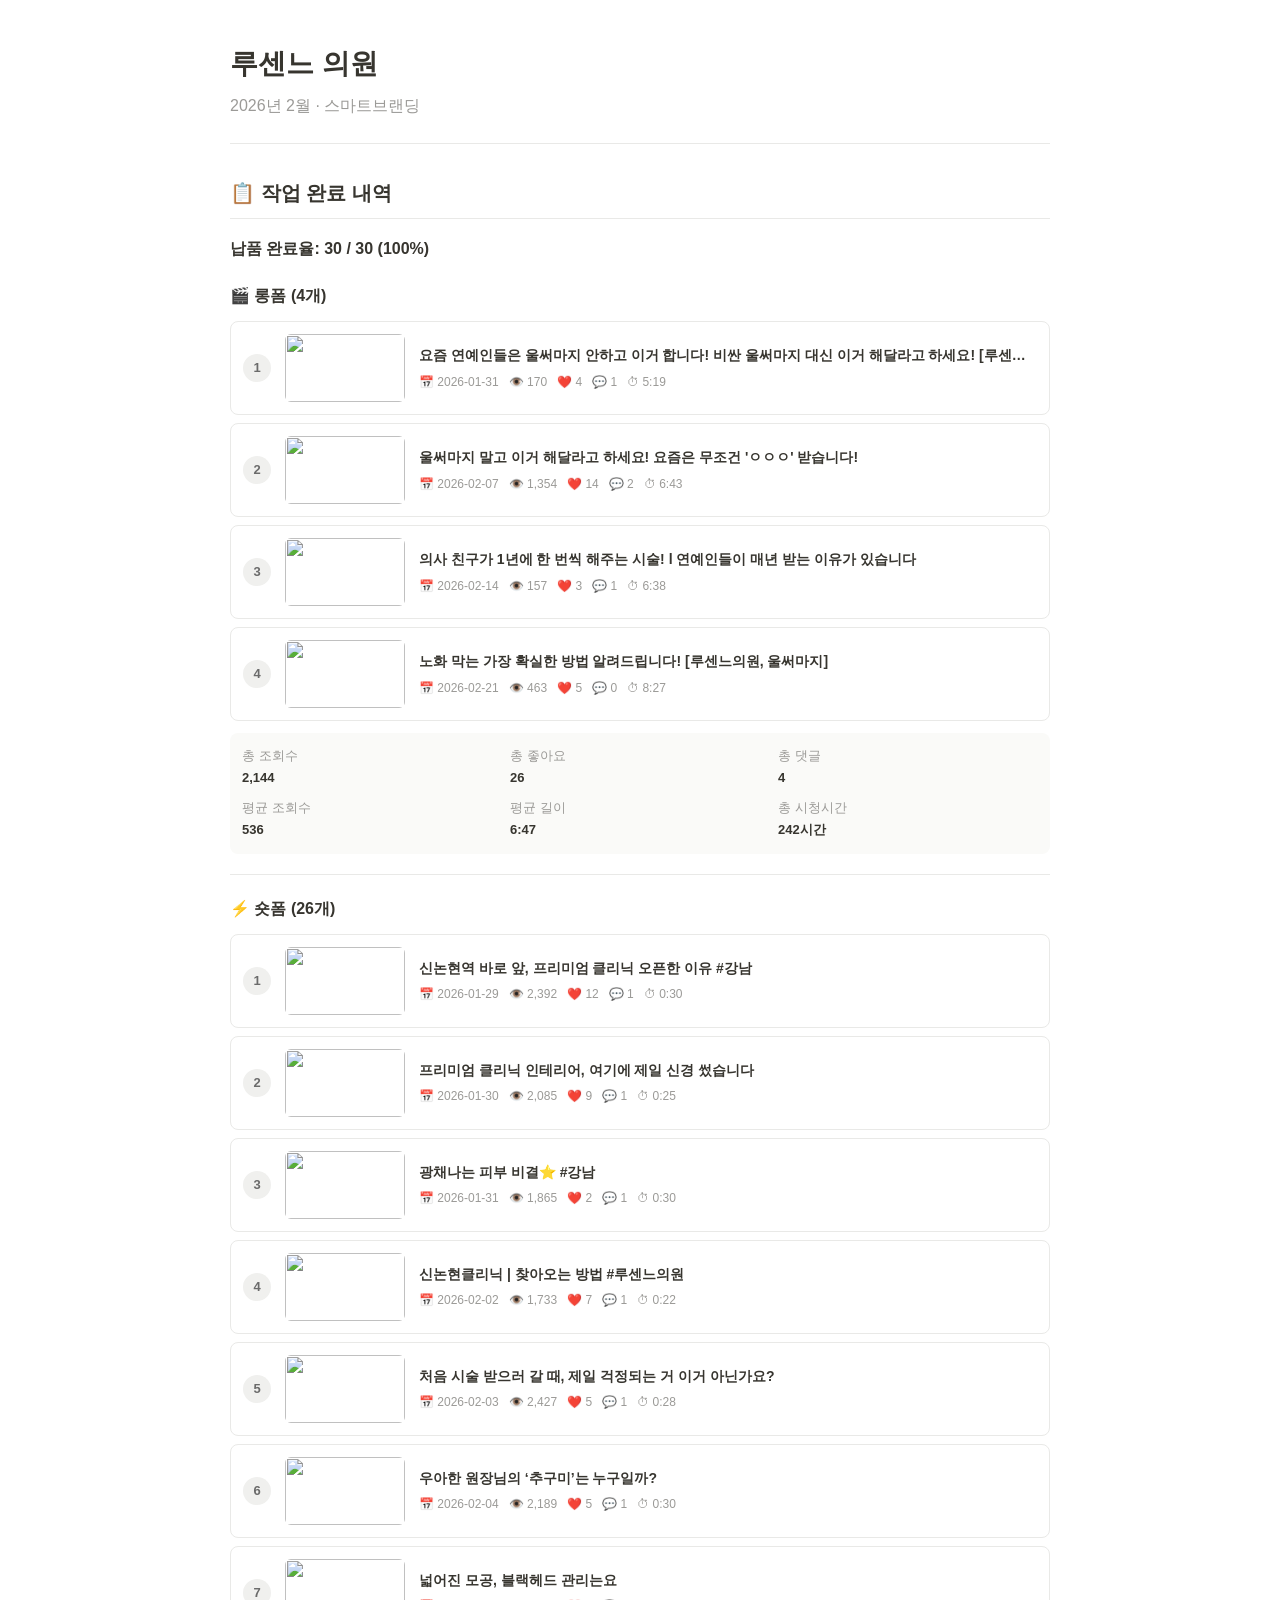
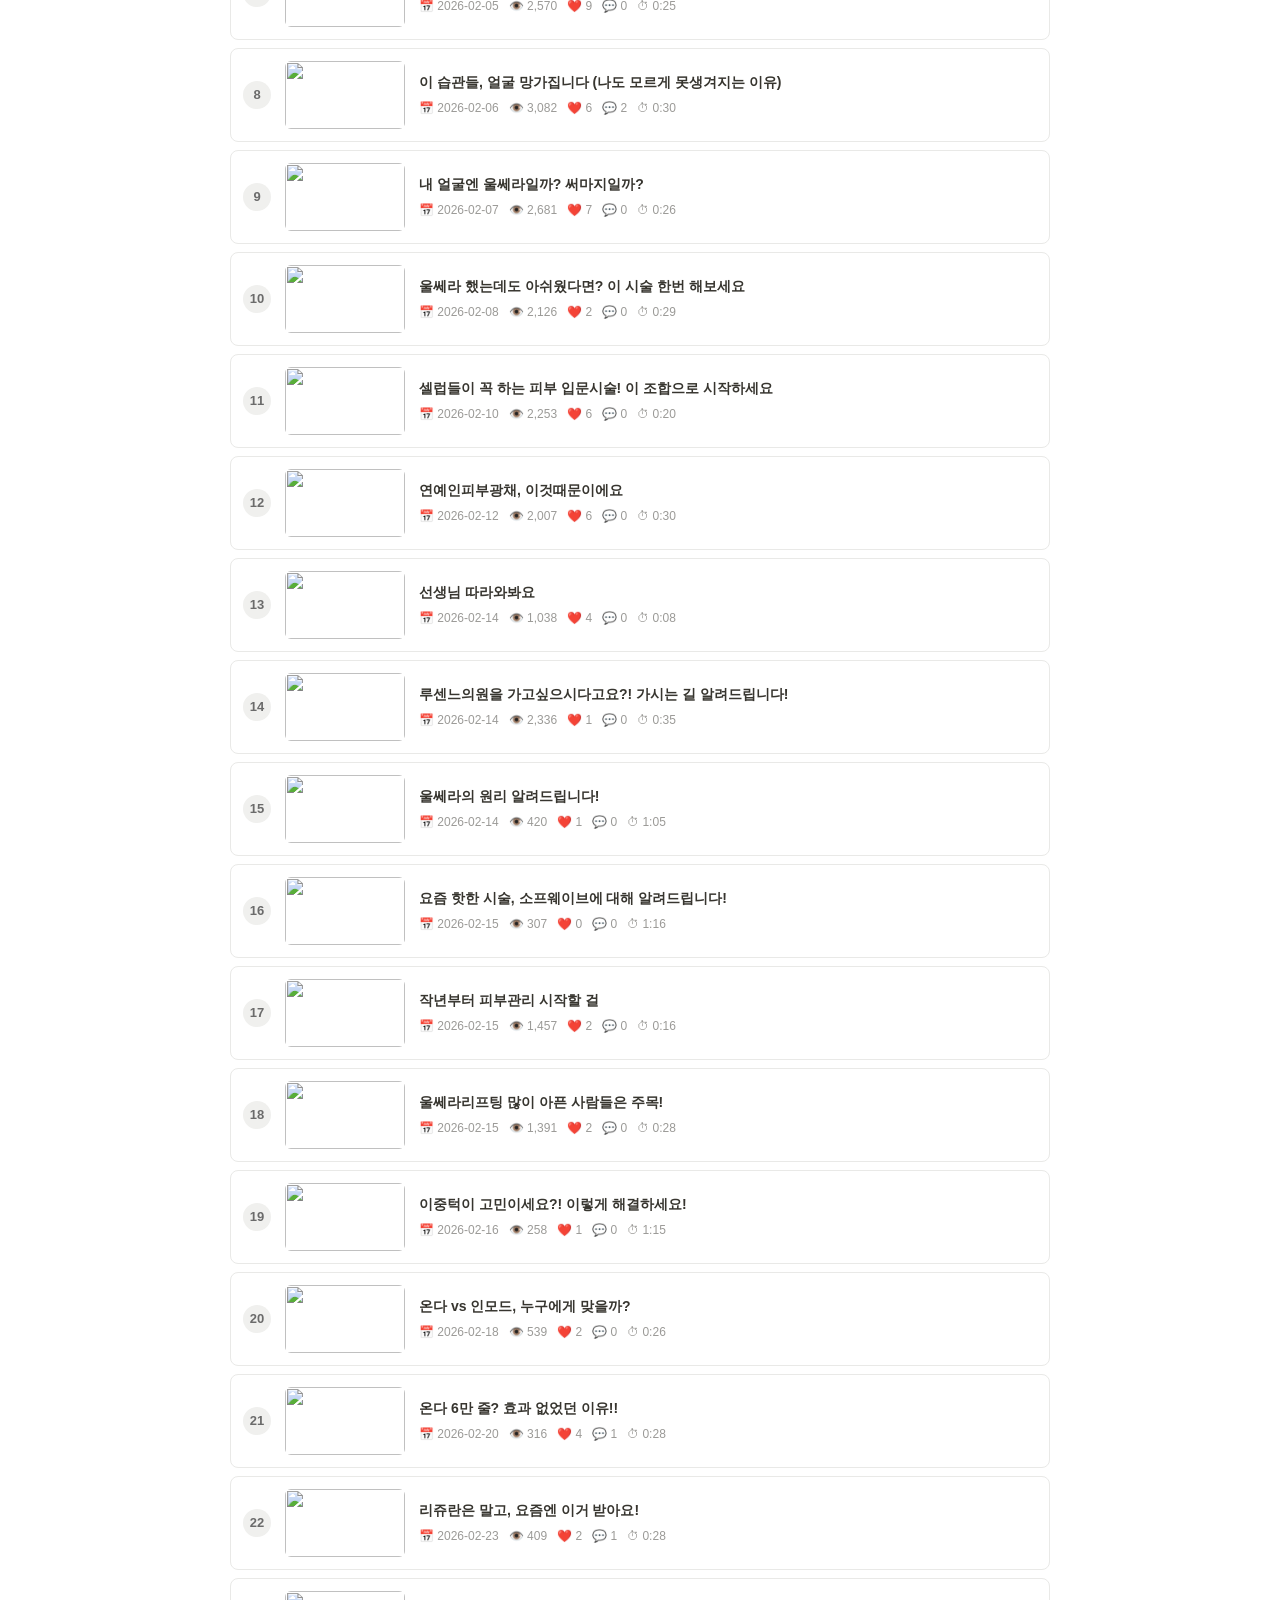
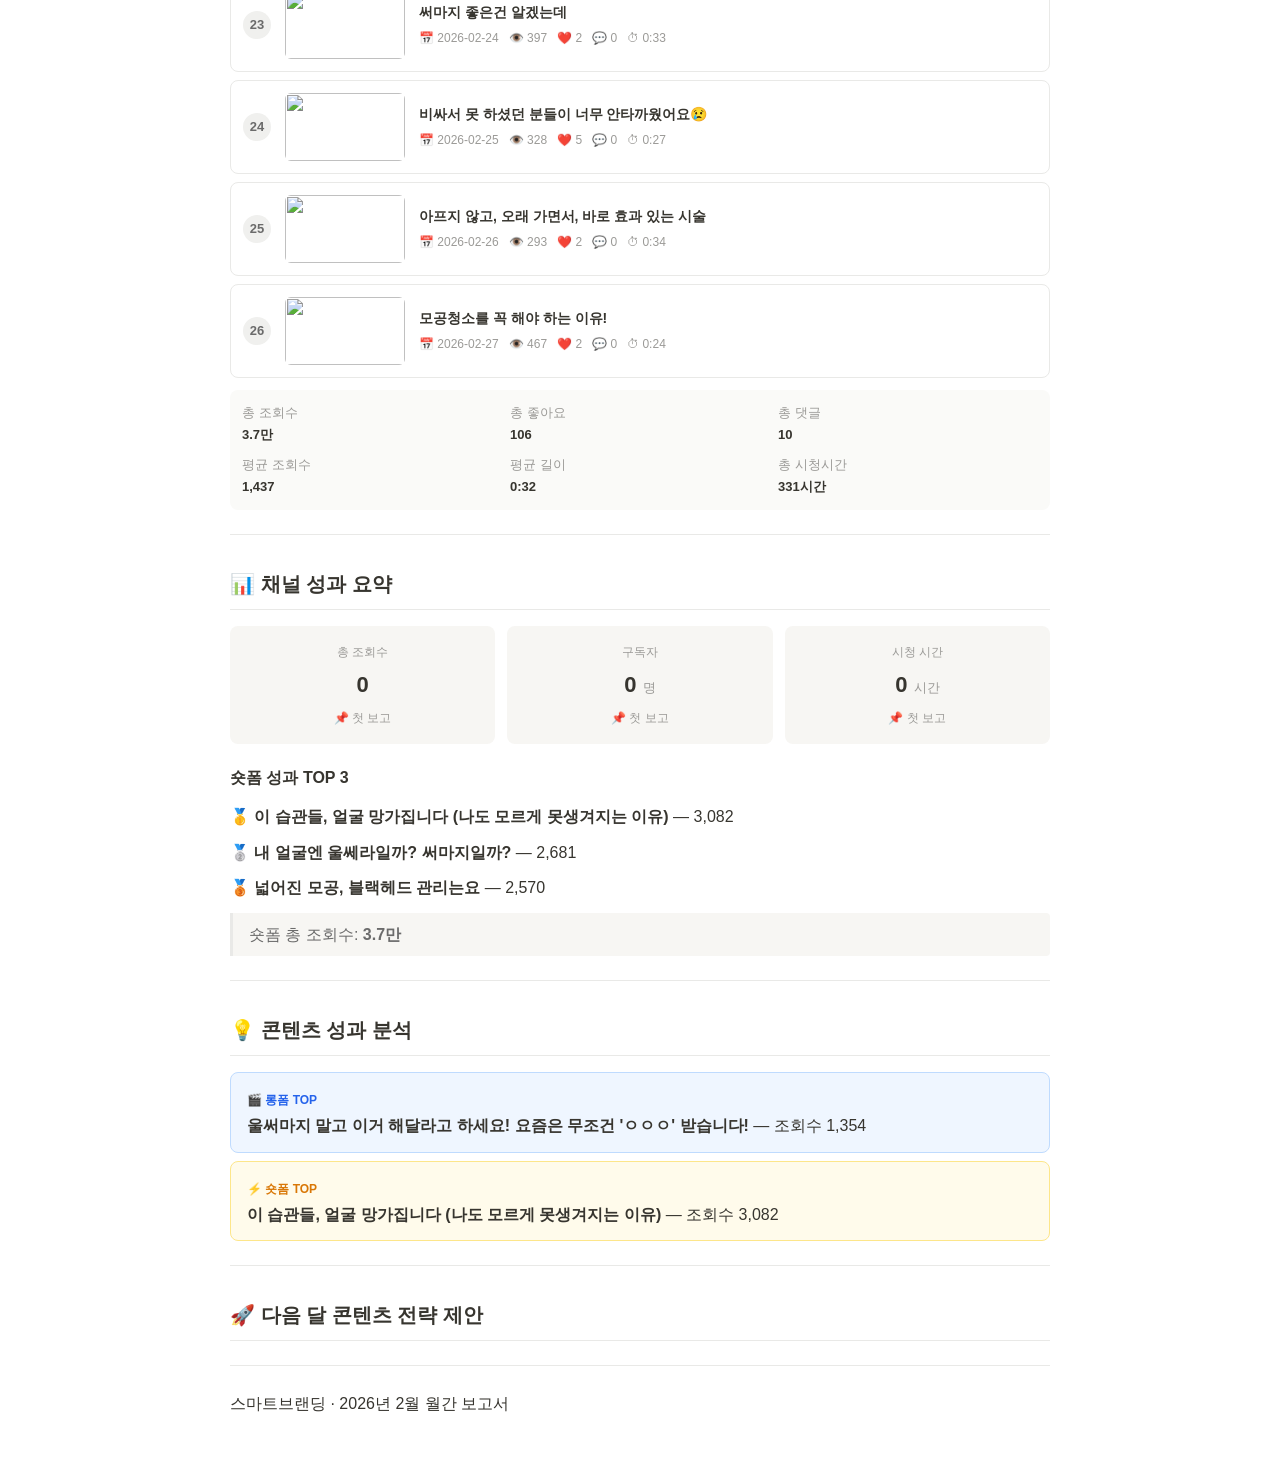
==== 루센느 의원_2026년2월_보고서.html @ c6484d29 "Add files via upload" ====
<!DOCTYPE html>
<html lang="ko">
<head>
<meta charset="UTF-8">
<meta name="viewport" content="width=device-width, initial-scale=1.0">
<title>루센느 의원 2026년 2월 월간 보고서</title>
<style>
  * { margin: 0; padding: 0; box-sizing: border-box; }
  body {
    font-family: -apple-system, BlinkMacSystemFont, 'Segoe UI', 'Apple SD Gothic Neo', 'Noto Sans KR', sans-serif;
    background: #ffffff; color: #37352f; line-height: 1.7; padding: 40px 20px;
  }
  .report-container { max-width: 820px; margin: 0 auto; }
  h1 { font-size: 28px; font-weight: 700; margin-bottom: 4px; }
  h2 { font-size: 20px; font-weight: 700; margin: 32px 0 16px; padding-bottom: 8px; border-bottom: 1px solid #e9e9e7; }
  h3 { font-size: 16px; font-weight: 600; margin: 20px 0 12px; }
  hr { border: none; border-top: 1px solid #e9e9e7; margin: 24px 0; }
  p { margin-bottom: 8px; }
  blockquote { border-left: 3px solid #e9e9e7; padding: 8px 16px; margin: 12px 0; color: #6b6b6b; background: #f7f6f3; border-radius: 0 4px 4px 0; }
  table { width: 100%; border-collapse: collapse; margin: 12px 0; font-size: 14px; }
  th { background: #f7f6f3; font-weight: 600; text-align: left; padding: 10px 12px; border-bottom: 2px solid #e9e9e7; }
  td { padding: 10px 12px; border-bottom: 1px solid #e9e9e7; }
  a { color: #2563eb; text-decoration: none; }
  a:hover { text-decoration: underline; }

  /* 영상 카드 */
  .pv-video-item {
    display: flex; align-items: center; gap: 14px;
    padding: 12px; margin-bottom: 8px;
    border: 1px solid #e9e9e7; border-radius: 8px; background: #fff;
  }
  .pv-video-rank {
    width: 28px; height: 28px; border-radius: 50%; background: #f0f0ee;
    display: flex; align-items: center; justify-content: center;
    font-size: 13px; font-weight: 700; color: #6b6b6b; flex-shrink: 0;
  }
  .pv-video-thumb {
    width: 120px; height: 68px; object-fit: cover; border-radius: 6px; flex-shrink: 0;
  }
  .pv-video-info { flex: 1; min-width: 0; }
  .pv-video-title { font-weight: 600; font-size: 14px; margin-bottom: 4px; overflow: hidden; text-overflow: ellipsis; white-space: nowrap; }
  .pv-video-meta { font-size: 12px; color: #9b9a97; display: flex; gap: 10px; flex-wrap: wrap; }

  /* 성과 카드 */
  .pv-stat-grid { display: grid; grid-template-columns: repeat(3, 1fr); gap: 12px; margin: 16px 0; }
  .pv-stat-card { background: #f7f6f3; border-radius: 8px; padding: 16px; text-align: center; }
  .pv-stat-label { font-size: 12px; color: #9b9a97; margin-bottom: 4px; }
  .pv-stat-value { font-size: 22px; font-weight: 700; }
  .pv-stat-growth { font-size: 12px; margin-top: 4px; }
  .pv-stat-growth.up { color: #2e7d32; }
  .pv-stat-growth.down { color: #c62828; }

  /* 요약 그리드 */
  .pv-summary-grid { display: grid; grid-template-columns: repeat(3, 1fr); gap: 8px; margin: 12px 0; }
  .pv-summary-item { background: #f7f6f3; border-radius: 6px; padding: 10px; text-align: center; }
  .pv-summary-label { font-size: 11px; color: #9b9a97; }
  .pv-summary-value { font-size: 16px; font-weight: 700; }

  /* 전략 */
  .strategy-item { padding: 8px 12px; margin-bottom: 6px; background: #f7f6f3; border-radius: 6px; font-size: 14px; }
  .strategy-item strong { color: #2563eb; }

  /* 프린트 최적화 */
  @media print {
    body { padding: 20px; }
    .pv-video-item { break-inside: avoid; }
  }
</style>
</head>
<body>
<div class="report-container">
<h1>루센느 의원</h1><p style="color:#9b9a97;">2026년 2월 · 스마트브랜딩</p><hr><h2>📋 작업 완료 내역</h2><p><strong>납품 완료율: 30 / 30 (100%)</strong></p><div class="pv-progress"><div class="pv-progress-fill" style="width:100%;background:#16a34a"></div></div><h3>🎬 롱폼 (4개)</h3><div class="pv-video-item">
    <div class="pv-video-rank">1</div>
    <img class="pv-video-thumb" src="https://i.ytimg.com/vi/vhJ2TycPRRk/mqdefault.jpg" alt="">
    <div class="pv-video-info">
      <div class="pv-video-title"><a href="https://www.youtube.com/watch?v=vhJ2TycPRRk" target="_blank" style="color:inherit;text-decoration:none;">요즘 연예인들은 울써마지 안하고 이거 합니다! 비싼 울써마지 대신 이거 해달라고 하세요! [루센느의원, 이민주 원장]</a></div>
      <div class="pv-video-meta">
        <span>📅 2026-01-31</span><span>👁️ 170</span>
        <span>❤️ 4</span><span>💬 1</span>
        <span>⏱ 5:19</span>
      </div>
    </div>
  </div><div class="pv-video-item">
    <div class="pv-video-rank">2</div>
    <img class="pv-video-thumb" src="https://i.ytimg.com/vi/79fFwFXF8uE/mqdefault.jpg" alt="">
    <div class="pv-video-info">
      <div class="pv-video-title"><a href="https://www.youtube.com/watch?v=79fFwFXF8uE" target="_blank" style="color:inherit;text-decoration:none;">울써마지 말고 이거 해달라고 하세요! 요즘은 무조건 'ㅇㅇㅇ' 받습니다!</a></div>
      <div class="pv-video-meta">
        <span>📅 2026-02-07</span><span>👁️ 1,354</span>
        <span>❤️ 14</span><span>💬 2</span>
        <span>⏱ 6:43</span>
      </div>
    </div>
  </div><div class="pv-video-item">
    <div class="pv-video-rank">3</div>
    <img class="pv-video-thumb" src="https://i.ytimg.com/vi/bGxHxV7NIz0/mqdefault.jpg" alt="">
    <div class="pv-video-info">
      <div class="pv-video-title"><a href="https://www.youtube.com/watch?v=bGxHxV7NIz0" target="_blank" style="color:inherit;text-decoration:none;">의사 친구가 1년에 한 번씩 해주는 시술! l 연예인들이 매년 받는 이유가 있습니다</a></div>
      <div class="pv-video-meta">
        <span>📅 2026-02-14</span><span>👁️ 157</span>
        <span>❤️ 3</span><span>💬 1</span>
        <span>⏱ 6:38</span>
      </div>
    </div>
  </div><div class="pv-video-item">
    <div class="pv-video-rank">4</div>
    <img class="pv-video-thumb" src="https://i.ytimg.com/vi/RYScxjeQ_CE/mqdefault.jpg" alt="">
    <div class="pv-video-info">
      <div class="pv-video-title"><a href="https://www.youtube.com/watch?v=RYScxjeQ_CE" target="_blank" style="color:inherit;text-decoration:none;">노화 막는 가장 확실한 방법 알려드립니다! [루센느의원, 울써마지]</a></div>
      <div class="pv-video-meta">
        <span>📅 2026-02-21</span><span>👁️ 463</span>
        <span>❤️ 5</span><span>💬 0</span>
        <span>⏱ 8:27</span>
      </div>
    </div>
  </div><div style="display:grid;grid-template-columns:repeat(3,1fr);gap:8px;padding:12px;background:#fafaf8;border-radius:8px;margin:12px 0;font-size:13px;">
    <div><span style="color:#9b9a97;">총 조회수</span><br><strong>2,144</strong></div>
    <div><span style="color:#9b9a97;">총 좋아요</span><br><strong>26</strong></div>
    <div><span style="color:#9b9a97;">총 댓글</span><br><strong>4</strong></div>
    <div><span style="color:#9b9a97;">평균 조회수</span><br><strong>536</strong></div>
    <div><span style="color:#9b9a97;">평균 길이</span><br><strong>6:47</strong></div>
    <div><span style="color:#9b9a97;">총 시청시간</span><br><strong>242시간</strong></div>
  </div><hr style="margin:20px 0;"><h3>⚡ 숏폼 (26개)</h3><div class="pv-video-item">
    <div class="pv-video-rank">1</div>
    <img class="pv-video-thumb" src="https://i.ytimg.com/vi/4iXlqmHc7hA/mqdefault.jpg" alt="">
    <div class="pv-video-info">
      <div class="pv-video-title"><a href="https://www.youtube.com/watch?v=4iXlqmHc7hA" target="_blank" style="color:inherit;text-decoration:none;">신논현역 바로 앞, 프리미엄 클리닉 오픈한 이유 #강남</a></div>
      <div class="pv-video-meta">
        <span>📅 2026-01-29</span><span>👁️ 2,392</span>
        <span>❤️ 12</span><span>💬 1</span>
        <span>⏱ 0:30</span>
      </div>
    </div>
  </div><div class="pv-video-item">
    <div class="pv-video-rank">2</div>
    <img class="pv-video-thumb" src="https://i.ytimg.com/vi/A0bLLgFRDnA/mqdefault.jpg" alt="">
    <div class="pv-video-info">
      <div class="pv-video-title"><a href="https://www.youtube.com/watch?v=A0bLLgFRDnA" target="_blank" style="color:inherit;text-decoration:none;">프리미엄 클리닉 인테리어, 여기에 제일 신경 썼습니다</a></div>
      <div class="pv-video-meta">
        <span>📅 2026-01-30</span><span>👁️ 2,085</span>
        <span>❤️ 9</span><span>💬 1</span>
        <span>⏱ 0:25</span>
      </div>
    </div>
  </div><div class="pv-video-item">
    <div class="pv-video-rank">3</div>
    <img class="pv-video-thumb" src="https://i.ytimg.com/vi/35_1XJzDa2E/mqdefault.jpg" alt="">
    <div class="pv-video-info">
      <div class="pv-video-title"><a href="https://www.youtube.com/watch?v=35_1XJzDa2E" target="_blank" style="color:inherit;text-decoration:none;">광채나는 피부 비결⭐️ #강남</a></div>
      <div class="pv-video-meta">
        <span>📅 2026-01-31</span><span>👁️ 1,865</span>
        <span>❤️ 2</span><span>💬 1</span>
        <span>⏱ 0:30</span>
      </div>
    </div>
  </div><div class="pv-video-item">
    <div class="pv-video-rank">4</div>
    <img class="pv-video-thumb" src="https://i.ytimg.com/vi/nCWwAjxELpc/mqdefault.jpg" alt="">
    <div class="pv-video-info">
      <div class="pv-video-title"><a href="https://www.youtube.com/watch?v=nCWwAjxELpc" target="_blank" style="color:inherit;text-decoration:none;">신논현클리닉 | 찾아오는 방법 #루센느의원</a></div>
      <div class="pv-video-meta">
        <span>📅 2026-02-02</span><span>👁️ 1,733</span>
        <span>❤️ 7</span><span>💬 1</span>
        <span>⏱ 0:22</span>
      </div>
    </div>
  </div><div class="pv-video-item">
    <div class="pv-video-rank">5</div>
    <img class="pv-video-thumb" src="https://i.ytimg.com/vi/t-9pOAPef1o/mqdefault.jpg" alt="">
    <div class="pv-video-info">
      <div class="pv-video-title"><a href="https://www.youtube.com/watch?v=t-9pOAPef1o" target="_blank" style="color:inherit;text-decoration:none;">처음 시술 받으러 갈 때, 제일 걱정되는 거 이거 아닌가요?</a></div>
      <div class="pv-video-meta">
        <span>📅 2026-02-03</span><span>👁️ 2,427</span>
        <span>❤️ 5</span><span>💬 1</span>
        <span>⏱ 0:28</span>
      </div>
    </div>
  </div><div class="pv-video-item">
    <div class="pv-video-rank">6</div>
    <img class="pv-video-thumb" src="https://i.ytimg.com/vi/O5S_viqYqbA/mqdefault.jpg" alt="">
    <div class="pv-video-info">
      <div class="pv-video-title"><a href="https://www.youtube.com/watch?v=O5S_viqYqbA" target="_blank" style="color:inherit;text-decoration:none;">우아한 원장님의 ‘추구미’는 누구일까?</a></div>
      <div class="pv-video-meta">
        <span>📅 2026-02-04</span><span>👁️ 2,189</span>
        <span>❤️ 5</span><span>💬 1</span>
        <span>⏱ 0:30</span>
      </div>
    </div>
  </div><div class="pv-video-item">
    <div class="pv-video-rank">7</div>
    <img class="pv-video-thumb" src="https://i.ytimg.com/vi/imcNQRhpx6o/mqdefault.jpg" alt="">
    <div class="pv-video-info">
      <div class="pv-video-title"><a href="https://www.youtube.com/watch?v=imcNQRhpx6o" target="_blank" style="color:inherit;text-decoration:none;">넓어진 모공, 블랙헤드 관리는요</a></div>
      <div class="pv-video-meta">
        <span>📅 2026-02-05</span><span>👁️ 2,570</span>
        <span>❤️ 9</span><span>💬 0</span>
        <span>⏱ 0:25</span>
      </div>
    </div>
  </div><div class="pv-video-item">
    <div class="pv-video-rank">8</div>
    <img class="pv-video-thumb" src="https://i.ytimg.com/vi/Y-Xv1FKAfz0/mqdefault.jpg" alt="">
    <div class="pv-video-info">
      <div class="pv-video-title"><a href="https://www.youtube.com/watch?v=Y-Xv1FKAfz0" target="_blank" style="color:inherit;text-decoration:none;">이 습관들, 얼굴 망가집니다 (나도 모르게 못생겨지는 이유)</a></div>
      <div class="pv-video-meta">
        <span>📅 2026-02-06</span><span>👁️ 3,082</span>
        <span>❤️ 6</span><span>💬 2</span>
        <span>⏱ 0:30</span>
      </div>
    </div>
  </div><div class="pv-video-item">
    <div class="pv-video-rank">9</div>
    <img class="pv-video-thumb" src="https://i.ytimg.com/vi/QYSyCF1SJ8A/mqdefault.jpg" alt="">
    <div class="pv-video-info">
      <div class="pv-video-title"><a href="https://www.youtube.com/watch?v=QYSyCF1SJ8A" target="_blank" style="color:inherit;text-decoration:none;">내 얼굴엔 울쎄라일까? 써마지일까?</a></div>
      <div class="pv-video-meta">
        <span>📅 2026-02-07</span><span>👁️ 2,681</span>
        <span>❤️ 7</span><span>💬 0</span>
        <span>⏱ 0:26</span>
      </div>
    </div>
  </div><div class="pv-video-item">
    <div class="pv-video-rank">10</div>
    <img class="pv-video-thumb" src="https://i.ytimg.com/vi/oCo-wfVFJXE/mqdefault.jpg" alt="">
    <div class="pv-video-info">
      <div class="pv-video-title"><a href="https://www.youtube.com/watch?v=oCo-wfVFJXE" target="_blank" style="color:inherit;text-decoration:none;">울쎄라 했는데도 아쉬웠다면? 이 시술 한번 해보세요</a></div>
      <div class="pv-video-meta">
        <span>📅 2026-02-08</span><span>👁️ 2,126</span>
        <span>❤️ 2</span><span>💬 0</span>
        <span>⏱ 0:29</span>
      </div>
    </div>
  </div><div class="pv-video-item">
    <div class="pv-video-rank">11</div>
    <img class="pv-video-thumb" src="https://i.ytimg.com/vi/lJrngkNCn34/mqdefault.jpg" alt="">
    <div class="pv-video-info">
      <div class="pv-video-title"><a href="https://www.youtube.com/watch?v=lJrngkNCn34" target="_blank" style="color:inherit;text-decoration:none;">셀럽들이 꼭 하는 피부 입문시술! 이 조합으로 시작하세요</a></div>
      <div class="pv-video-meta">
        <span>📅 2026-02-10</span><span>👁️ 2,253</span>
        <span>❤️ 6</span><span>💬 0</span>
        <span>⏱ 0:20</span>
      </div>
    </div>
  </div><div class="pv-video-item">
    <div class="pv-video-rank">12</div>
    <img class="pv-video-thumb" src="https://i.ytimg.com/vi/dDayGOT9TXs/mqdefault.jpg" alt="">
    <div class="pv-video-info">
      <div class="pv-video-title"><a href="https://www.youtube.com/watch?v=dDayGOT9TXs" target="_blank" style="color:inherit;text-decoration:none;">연예인피부광채, 이것때문이에요</a></div>
      <div class="pv-video-meta">
        <span>📅 2026-02-12</span><span>👁️ 2,007</span>
        <span>❤️ 6</span><span>💬 0</span>
        <span>⏱ 0:30</span>
      </div>
    </div>
  </div><div class="pv-video-item">
    <div class="pv-video-rank">13</div>
    <img class="pv-video-thumb" src="https://i.ytimg.com/vi/qjRLhlbxlcg/mqdefault.jpg" alt="">
    <div class="pv-video-info">
      <div class="pv-video-title"><a href="https://www.youtube.com/watch?v=qjRLhlbxlcg" target="_blank" style="color:inherit;text-decoration:none;">선생님 따라와봐요</a></div>
      <div class="pv-video-meta">
        <span>📅 2026-02-14</span><span>👁️ 1,038</span>
        <span>❤️ 4</span><span>💬 0</span>
        <span>⏱ 0:08</span>
      </div>
    </div>
  </div><div class="pv-video-item">
    <div class="pv-video-rank">14</div>
    <img class="pv-video-thumb" src="https://i.ytimg.com/vi/0kdrliH18eQ/mqdefault.jpg" alt="">
    <div class="pv-video-info">
      <div class="pv-video-title"><a href="https://www.youtube.com/watch?v=0kdrliH18eQ" target="_blank" style="color:inherit;text-decoration:none;">루센느의원을 가고싶으시다고요?! 가시는 길 알려드립니다!</a></div>
      <div class="pv-video-meta">
        <span>📅 2026-02-14</span><span>👁️ 2,336</span>
        <span>❤️ 1</span><span>💬 0</span>
        <span>⏱ 0:35</span>
      </div>
    </div>
  </div><div class="pv-video-item">
    <div class="pv-video-rank">15</div>
    <img class="pv-video-thumb" src="https://i.ytimg.com/vi/DrkrEKfQVos/mqdefault.jpg" alt="">
    <div class="pv-video-info">
      <div class="pv-video-title"><a href="https://www.youtube.com/watch?v=DrkrEKfQVos" target="_blank" style="color:inherit;text-decoration:none;">울쎄라의 원리 알려드립니다!</a></div>
      <div class="pv-video-meta">
        <span>📅 2026-02-14</span><span>👁️ 420</span>
        <span>❤️ 1</span><span>💬 0</span>
        <span>⏱ 1:05</span>
      </div>
    </div>
  </div><div class="pv-video-item">
    <div class="pv-video-rank">16</div>
    <img class="pv-video-thumb" src="https://i.ytimg.com/vi/twG5HWJ-RV0/mqdefault.jpg" alt="">
    <div class="pv-video-info">
      <div class="pv-video-title"><a href="https://www.youtube.com/watch?v=twG5HWJ-RV0" target="_blank" style="color:inherit;text-decoration:none;">요즘 핫한 시술, 소프웨이브에 대해 알려드립니다!</a></div>
      <div class="pv-video-meta">
        <span>📅 2026-02-15</span><span>👁️ 307</span>
        <span>❤️ 0</span><span>💬 0</span>
        <span>⏱ 1:16</span>
      </div>
    </div>
  </div><div class="pv-video-item">
    <div class="pv-video-rank">17</div>
    <img class="pv-video-thumb" src="https://i.ytimg.com/vi/07CX3fqpV7A/mqdefault.jpg" alt="">
    <div class="pv-video-info">
      <div class="pv-video-title"><a href="https://www.youtube.com/watch?v=07CX3fqpV7A" target="_blank" style="color:inherit;text-decoration:none;">작년부터 피부관리 시작할 걸</a></div>
      <div class="pv-video-meta">
        <span>📅 2026-02-15</span><span>👁️ 1,457</span>
        <span>❤️ 2</span><span>💬 0</span>
        <span>⏱ 0:16</span>
      </div>
    </div>
  </div><div class="pv-video-item">
    <div class="pv-video-rank">18</div>
    <img class="pv-video-thumb" src="https://i.ytimg.com/vi/od5JpBSjzNU/mqdefault.jpg" alt="">
    <div class="pv-video-info">
      <div class="pv-video-title"><a href="https://www.youtube.com/watch?v=od5JpBSjzNU" target="_blank" style="color:inherit;text-decoration:none;">울쎄라리프팅 많이 아픈 사람들은 주목!</a></div>
      <div class="pv-video-meta">
        <span>📅 2026-02-15</span><span>👁️ 1,391</span>
        <span>❤️ 2</span><span>💬 0</span>
        <span>⏱ 0:28</span>
      </div>
    </div>
  </div><div class="pv-video-item">
    <div class="pv-video-rank">19</div>
    <img class="pv-video-thumb" src="https://i.ytimg.com/vi/4DTN9IhkRDM/mqdefault.jpg" alt="">
    <div class="pv-video-info">
      <div class="pv-video-title"><a href="https://www.youtube.com/watch?v=4DTN9IhkRDM" target="_blank" style="color:inherit;text-decoration:none;">이중턱이 고민이세요?! 이렇게 해결하세요!</a></div>
      <div class="pv-video-meta">
        <span>📅 2026-02-16</span><span>👁️ 258</span>
        <span>❤️ 1</span><span>💬 0</span>
        <span>⏱ 1:15</span>
      </div>
    </div>
  </div><div class="pv-video-item">
    <div class="pv-video-rank">20</div>
    <img class="pv-video-thumb" src="https://i.ytimg.com/vi/erMTv4DS7kY/mqdefault.jpg" alt="">
    <div class="pv-video-info">
      <div class="pv-video-title"><a href="https://www.youtube.com/watch?v=erMTv4DS7kY" target="_blank" style="color:inherit;text-decoration:none;">온다 vs 인모드, 누구에게 맞을까?</a></div>
      <div class="pv-video-meta">
        <span>📅 2026-02-18</span><span>👁️ 539</span>
        <span>❤️ 2</span><span>💬 0</span>
        <span>⏱ 0:26</span>
      </div>
    </div>
  </div><div class="pv-video-item">
    <div class="pv-video-rank">21</div>
    <img class="pv-video-thumb" src="https://i.ytimg.com/vi/FQ0pNchoBuU/mqdefault.jpg" alt="">
    <div class="pv-video-info">
      <div class="pv-video-title"><a href="https://www.youtube.com/watch?v=FQ0pNchoBuU" target="_blank" style="color:inherit;text-decoration:none;">온다 6만 줄? 효과 없었던 이유!!</a></div>
      <div class="pv-video-meta">
        <span>📅 2026-02-20</span><span>👁️ 316</span>
        <span>❤️ 4</span><span>💬 1</span>
        <span>⏱ 0:28</span>
      </div>
    </div>
  </div><div class="pv-video-item">
    <div class="pv-video-rank">22</div>
    <img class="pv-video-thumb" src="https://i.ytimg.com/vi/6JCmeWpGjP8/mqdefault.jpg" alt="">
    <div class="pv-video-info">
      <div class="pv-video-title"><a href="https://www.youtube.com/watch?v=6JCmeWpGjP8" target="_blank" style="color:inherit;text-decoration:none;">리쥬란은 말고, 요즘엔 이거 받아요!</a></div>
      <div class="pv-video-meta">
        <span>📅 2026-02-23</span><span>👁️ 409</span>
        <span>❤️ 2</span><span>💬 1</span>
        <span>⏱ 0:28</span>
      </div>
    </div>
  </div><div class="pv-video-item">
    <div class="pv-video-rank">23</div>
    <img class="pv-video-thumb" src="https://i.ytimg.com/vi/qZymmEDDexs/mqdefault.jpg" alt="">
    <div class="pv-video-info">
      <div class="pv-video-title"><a href="https://www.youtube.com/watch?v=qZymmEDDexs" target="_blank" style="color:inherit;text-decoration:none;">써마지 좋은건 알겠는데</a></div>
      <div class="pv-video-meta">
        <span>📅 2026-02-24</span><span>👁️ 397</span>
        <span>❤️ 2</span><span>💬 0</span>
        <span>⏱ 0:33</span>
      </div>
    </div>
  </div><div class="pv-video-item">
    <div class="pv-video-rank">24</div>
    <img class="pv-video-thumb" src="https://i.ytimg.com/vi/J2g3n0DVV8U/mqdefault.jpg" alt="">
    <div class="pv-video-info">
      <div class="pv-video-title"><a href="https://www.youtube.com/watch?v=J2g3n0DVV8U" target="_blank" style="color:inherit;text-decoration:none;">비싸서 못 하셨던 분들이 너무 안타까웠어요😢</a></div>
      <div class="pv-video-meta">
        <span>📅 2026-02-25</span><span>👁️ 328</span>
        <span>❤️ 5</span><span>💬 0</span>
        <span>⏱ 0:27</span>
      </div>
    </div>
  </div><div class="pv-video-item">
    <div class="pv-video-rank">25</div>
    <img class="pv-video-thumb" src="https://i.ytimg.com/vi/tfov1uD-8UY/mqdefault.jpg" alt="">
    <div class="pv-video-info">
      <div class="pv-video-title"><a href="https://www.youtube.com/watch?v=tfov1uD-8UY" target="_blank" style="color:inherit;text-decoration:none;">아프지 않고, 오래 가면서, 바로 효과 있는 시술</a></div>
      <div class="pv-video-meta">
        <span>📅 2026-02-26</span><span>👁️ 293</span>
        <span>❤️ 2</span><span>💬 0</span>
        <span>⏱ 0:34</span>
      </div>
    </div>
  </div><div class="pv-video-item">
    <div class="pv-video-rank">26</div>
    <img class="pv-video-thumb" src="https://i.ytimg.com/vi/D418qp7Yueg/mqdefault.jpg" alt="">
    <div class="pv-video-info">
      <div class="pv-video-title"><a href="https://www.youtube.com/watch?v=D418qp7Yueg" target="_blank" style="color:inherit;text-decoration:none;">모공청소를 꼭 해야 하는 이유!</a></div>
      <div class="pv-video-meta">
        <span>📅 2026-02-27</span><span>👁️ 467</span>
        <span>❤️ 2</span><span>💬 0</span>
        <span>⏱ 0:24</span>
      </div>
    </div>
  </div><div style="display:grid;grid-template-columns:repeat(3,1fr);gap:8px;padding:12px;background:#fafaf8;border-radius:8px;margin:12px 0;font-size:13px;">
    <div><span style="color:#9b9a97;">총 조회수</span><br><strong>3.7만</strong></div>
    <div><span style="color:#9b9a97;">총 좋아요</span><br><strong>106</strong></div>
    <div><span style="color:#9b9a97;">총 댓글</span><br><strong>10</strong></div>
    <div><span style="color:#9b9a97;">평균 조회수</span><br><strong>1,437</strong></div>
    <div><span style="color:#9b9a97;">평균 길이</span><br><strong>0:32</strong></div>
    <div><span style="color:#9b9a97;">총 시청시간</span><br><strong>331시간</strong></div>
  </div><hr><h2>📊 채널 성과 요약</h2><div class="pv-stat-grid"><div class="pv-stat-card"><div class="pv-stat-label">총 조회수</div><div class="pv-stat-value">0</div><div class="pv-stat-growth" style="color:#9b9a97;">📌 첫 보고</div></div><div class="pv-stat-card"><div class="pv-stat-label">구독자</div><div class="pv-stat-value">0 <span style="font-size:13px;color:#9b9a97;font-weight:400">명</span></div><div class="pv-stat-growth" style="color:#9b9a97;">📌 첫 보고</div></div><div class="pv-stat-card"><div class="pv-stat-label">시청 시간</div><div class="pv-stat-value">0 <span style="font-size:13px;color:#9b9a97;font-weight:400">시간</span></div><div class="pv-stat-growth" style="color:#9b9a97;">📌 첫 보고</div></div></div><h3>숏폼 성과 TOP 3</h3><p>🥇 <strong>이 습관들, 얼굴 망가집니다 (나도 모르게 못생겨지는 이유)</strong> — 3,082</p><p>🥈 <strong>내 얼굴엔 울쎄라일까? 써마지일까?</strong> — 2,681</p><p>🥉 <strong>넓어진 모공, 블랙헤드 관리는요</strong> — 2,570</p><blockquote>숏폼 총 조회수: <strong>3.7만</strong></blockquote><hr><h2>💡 콘텐츠 성과 분석</h2><div style="padding:12px 16px;background:#eff6ff;border:1px solid #bfdbfe;border-radius:8px;margin-bottom:8px;"><span style="font-size:12px;color:#2563eb;font-weight:600;">🎬 롱폼 TOP</span><br><strong>울써마지 말고 이거 해달라고 하세요! 요즘은 무조건 'ㅇㅇㅇ' 받습니다!</strong> — 조회수 1,354</div><div style="padding:12px 16px;background:#fffbeb;border:1px solid #fde68a;border-radius:8px;margin-bottom:8px;"><span style="font-size:12px;color:#d97706;font-weight:600;">⚡ 숏폼 TOP</span><br><strong>이 습관들, 얼굴 망가집니다 (나도 모르게 못생겨지는 이유)</strong> — 조회수 3,082</div><hr><h2>🚀 다음 달 콘텐츠 전략 제안</h2><hr><div class="pv-footer">스마트브랜딩 · 2026년 2월 월간 보고서</div>
</div>
</body>
</html>
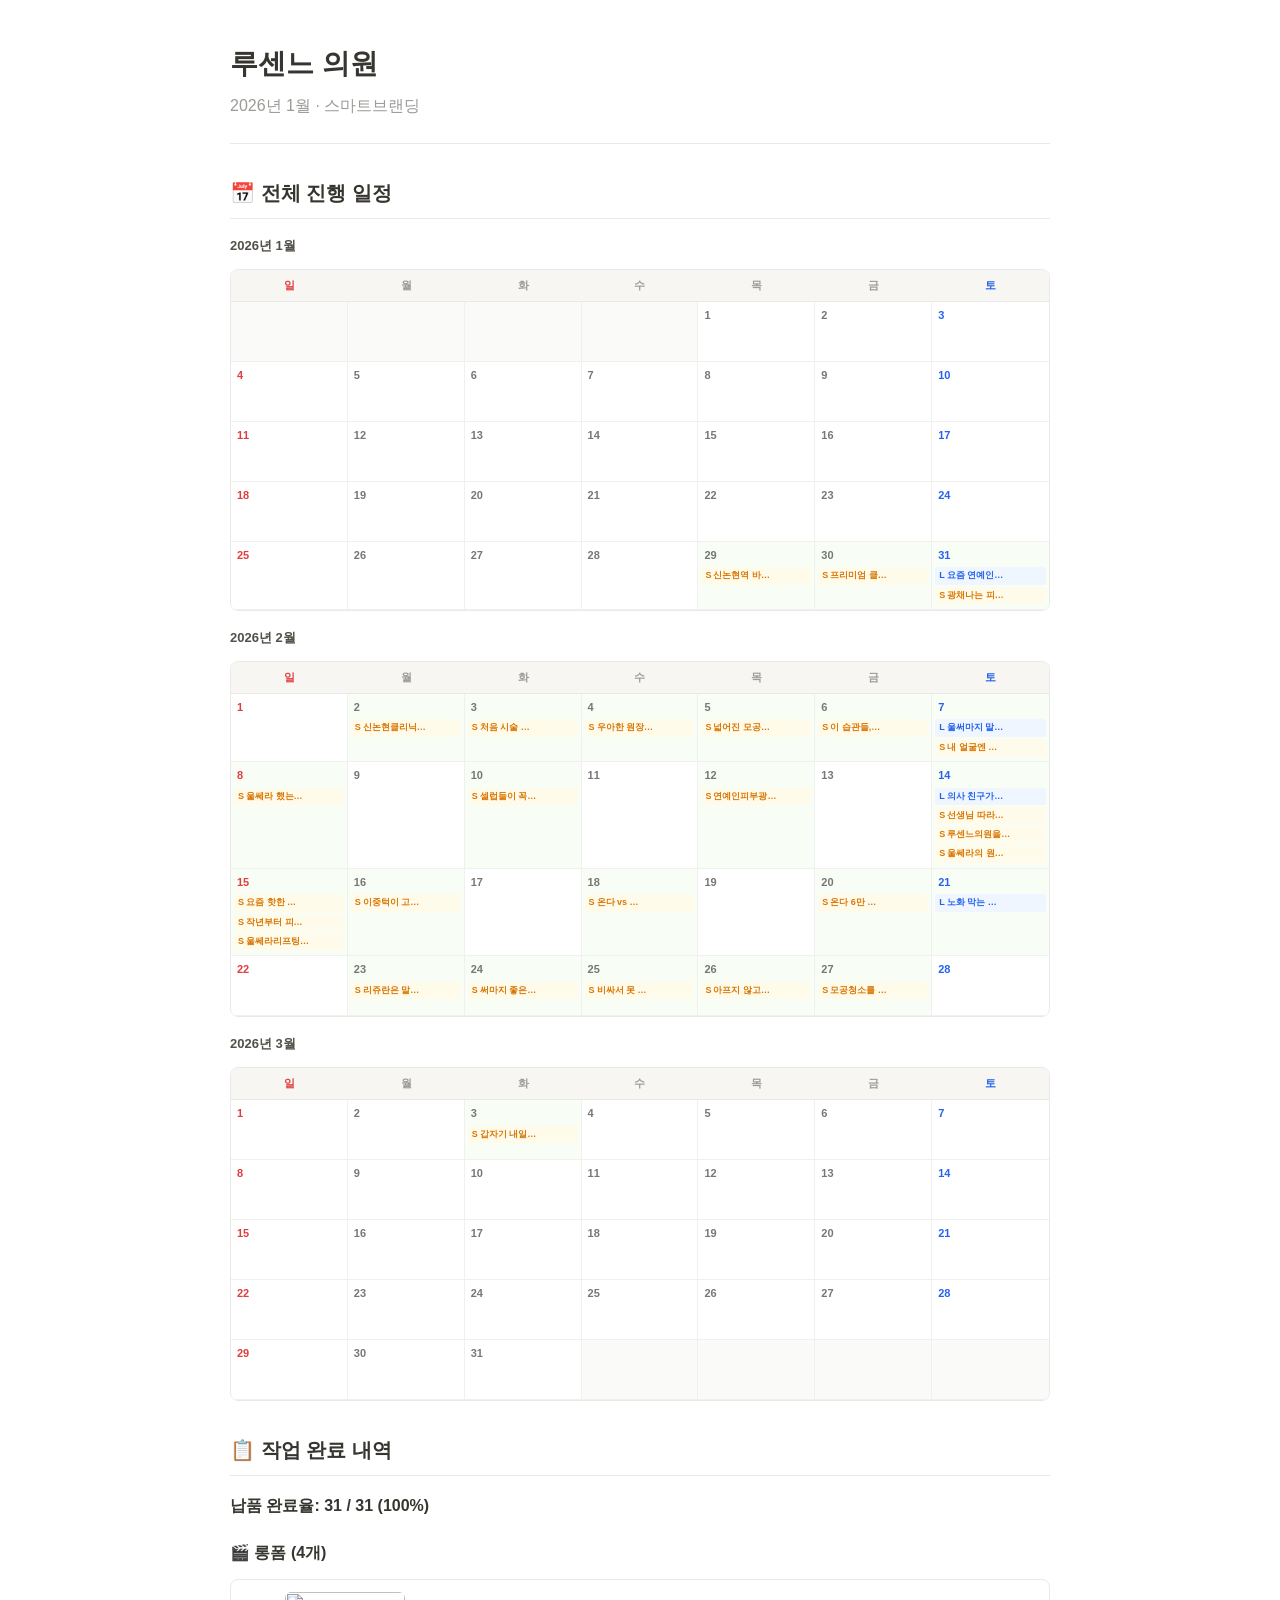
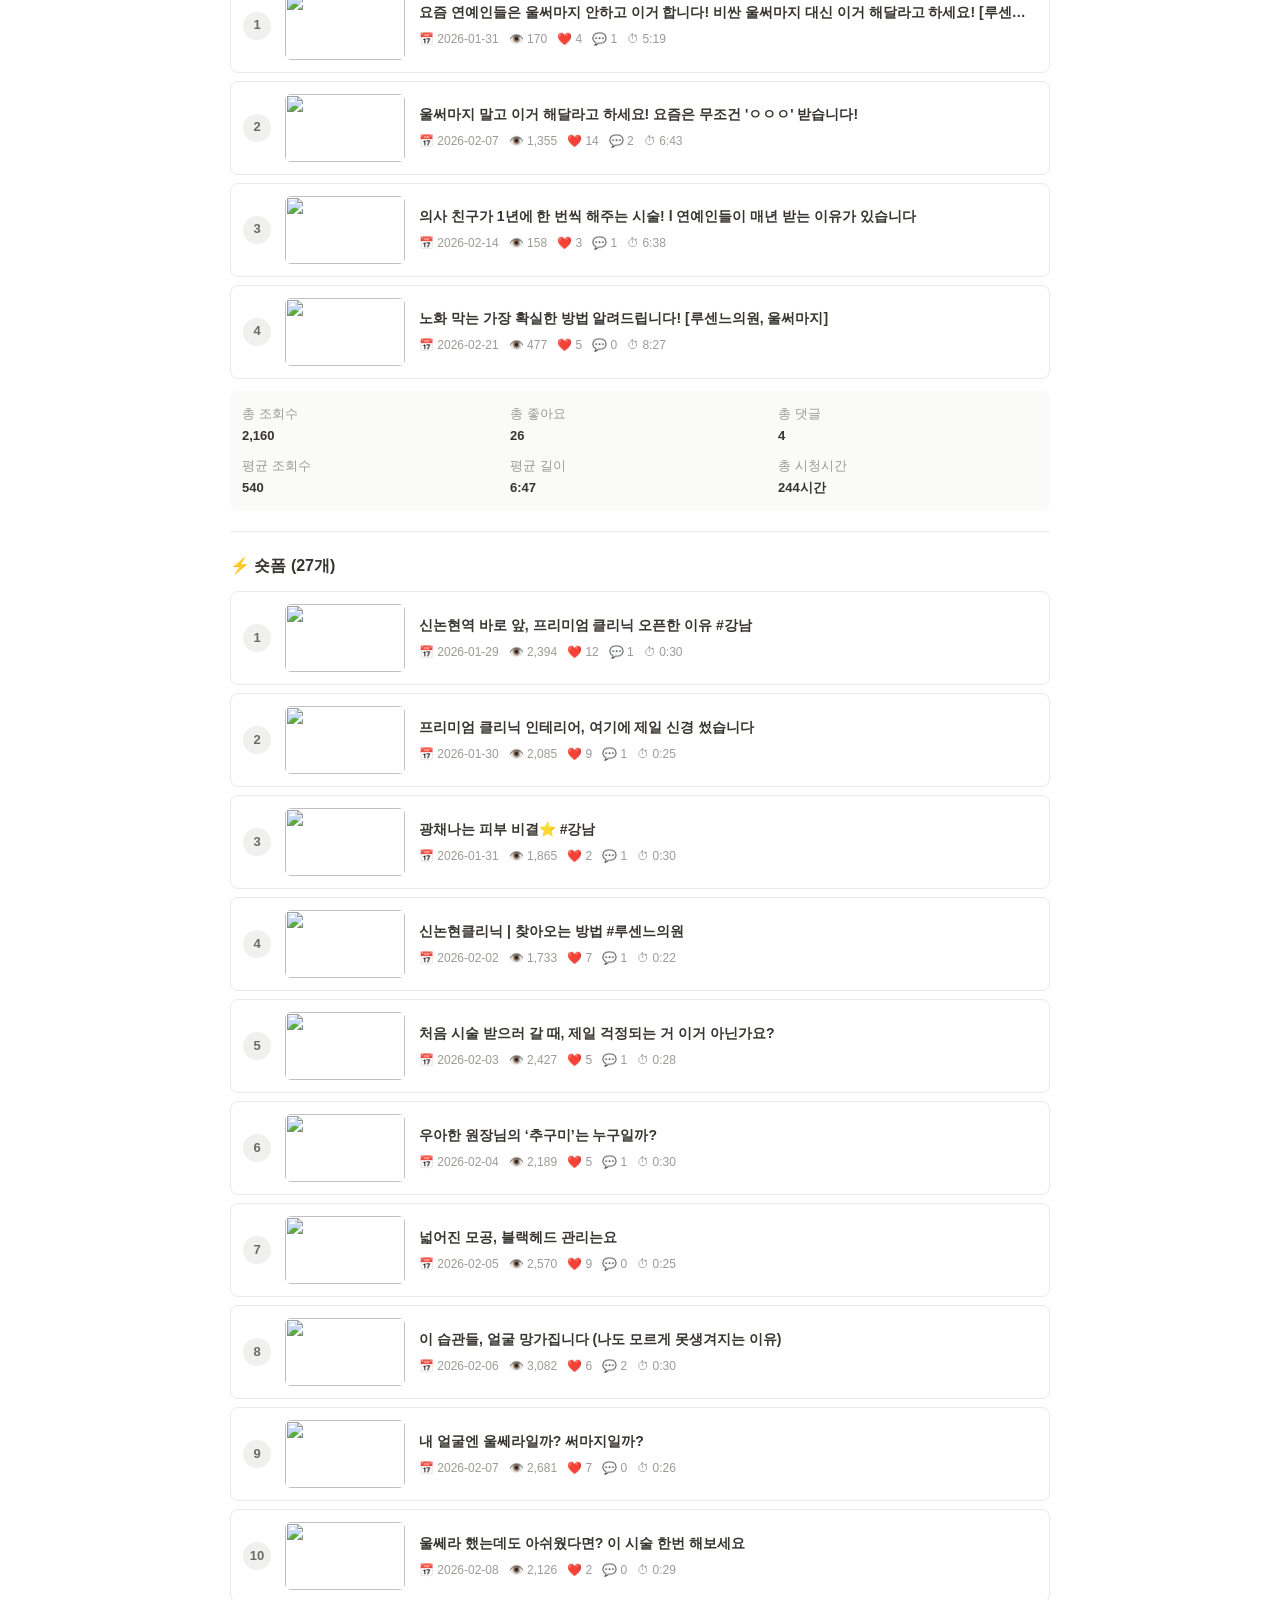
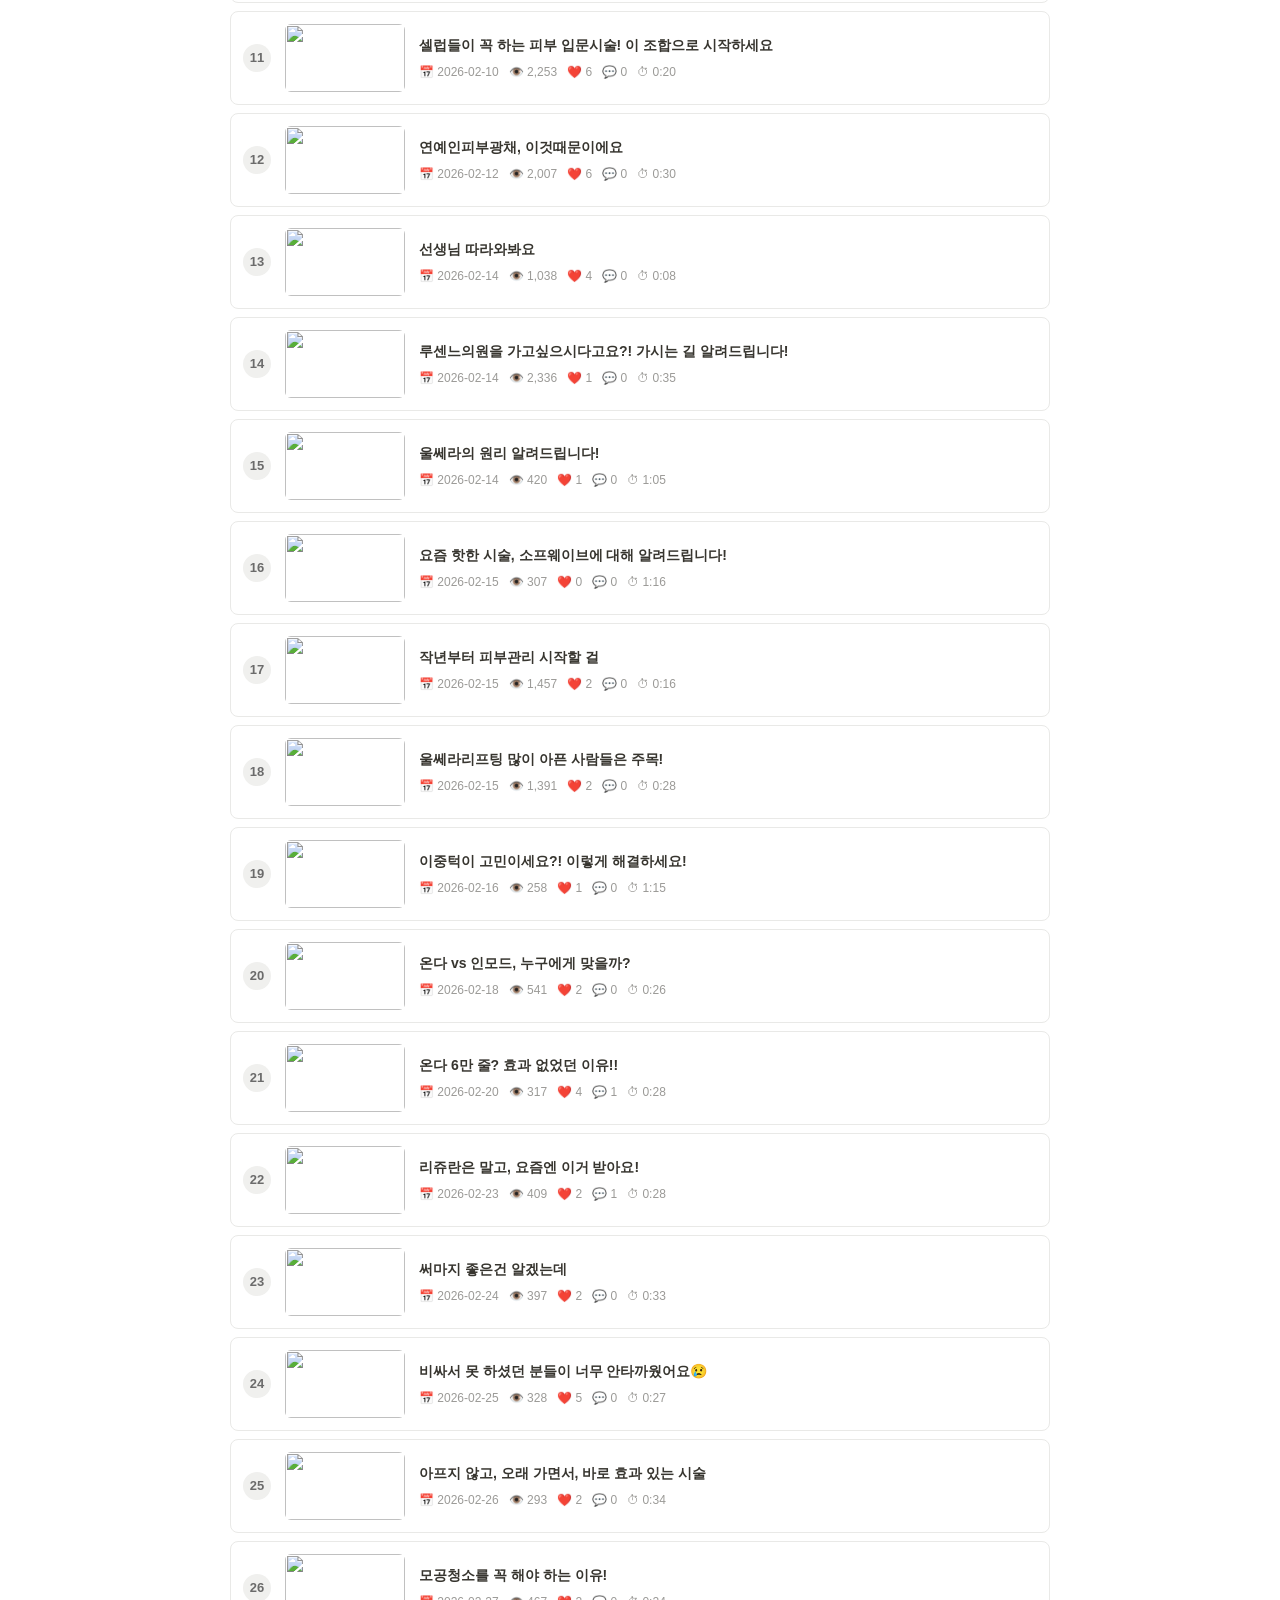
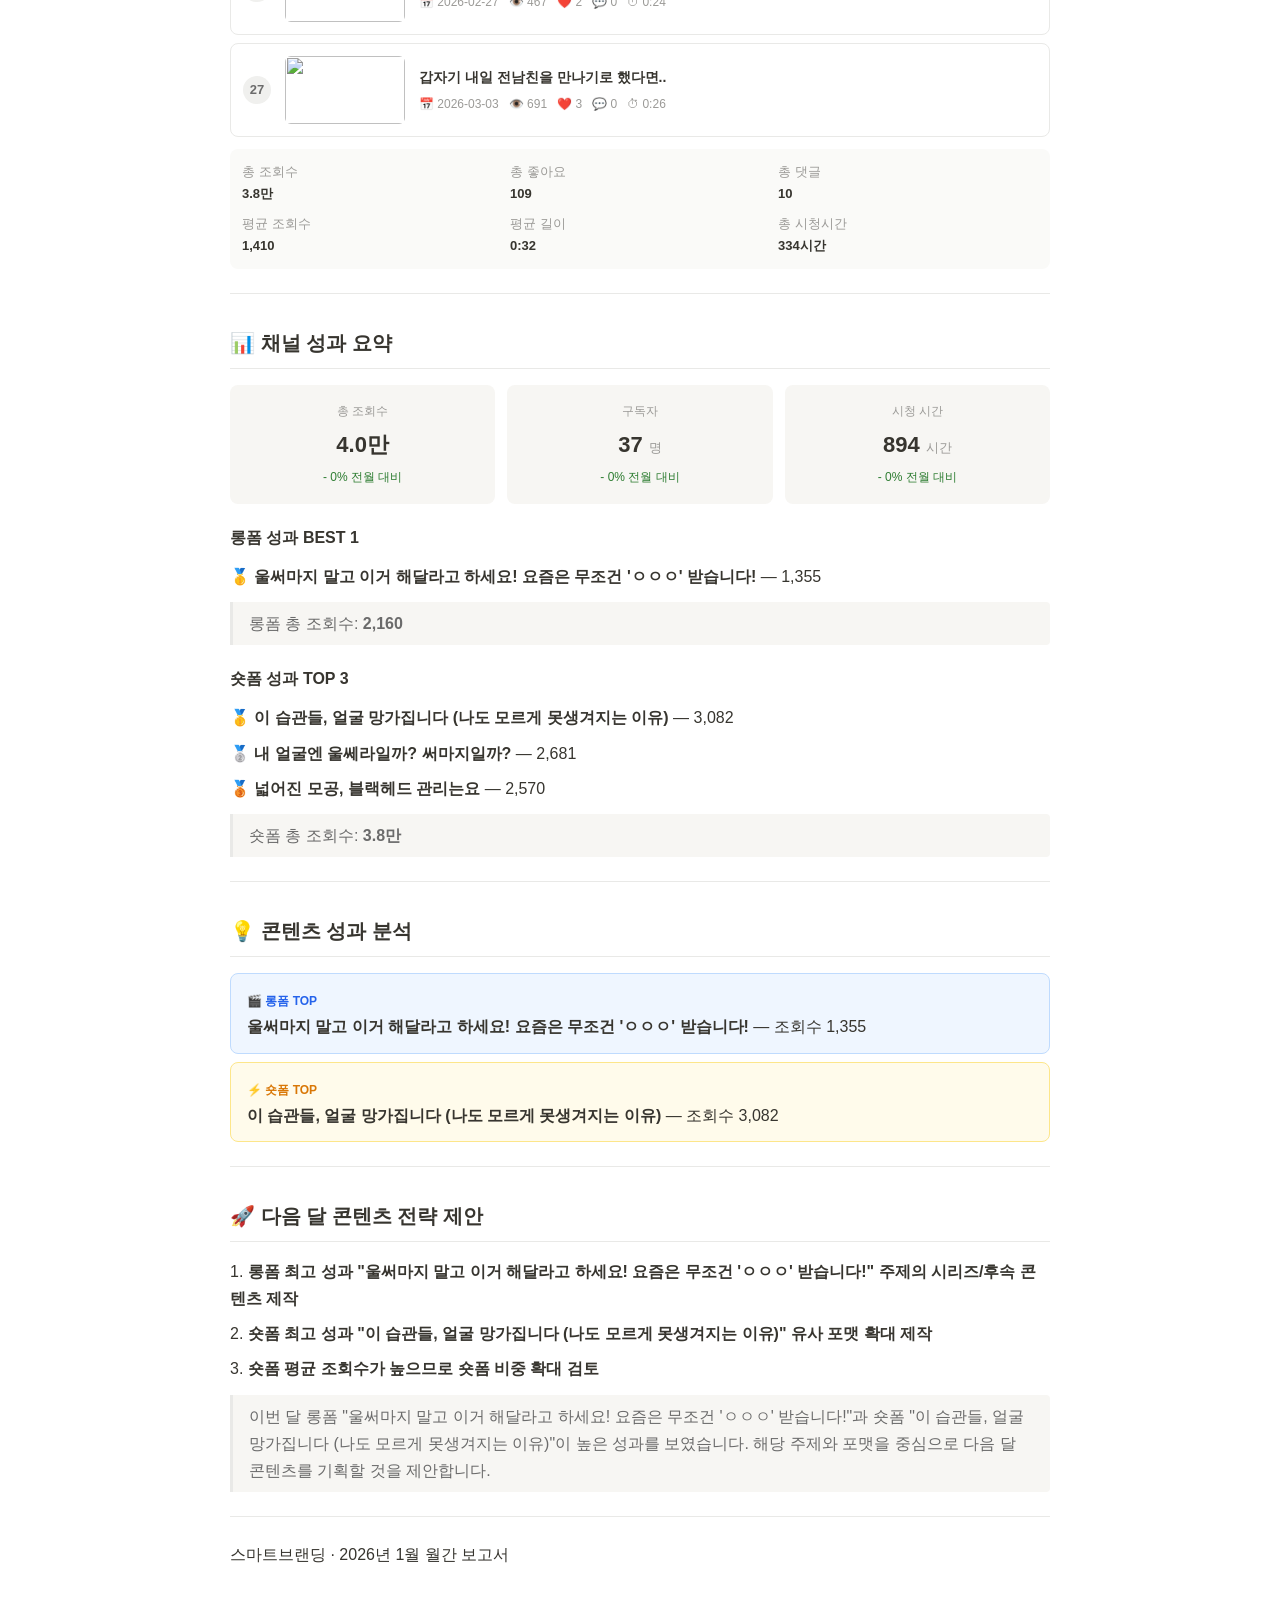
==== commit d5108ea9: "Update and rename 루센느 의원_2026년1월_보고서.html to 루센느 의원_2026년2월_보고서.html" ====
--- a/루센느 의원_2026년2월_보고서.html
+++ b/루센느 의원_2026년2월_보고서.html
@@ -60,16 +60,54 @@
   .strategy-item { padding: 8px 12px; margin-bottom: 6px; background: #f7f6f3; border-radius: 6px; font-size: 14px; }
   .strategy-item strong { color: #2563eb; }
 
+  /* 달력 */
+  .pv-calendar-grid {
+    display: grid; grid-template-columns: repeat(7, 1fr);
+    border: 1px solid #e9e9e7; border-radius: 8px; overflow: hidden;
+    margin: 12px 0 16px; font-size: 12px;
+  }
+  .pv-calendar-header {
+    padding: 6px 4px; text-align: center; font-size: 11px;
+    font-weight: 600; color: #9b9a97; background: #f7f6f3;
+    border-bottom: 1px solid #e9e9e7;
+  }
+  .pv-calendar-header.sun { color: #e03e3e; }
+  .pv-calendar-header.sat { color: #2563eb; }
+  .pv-calendar-cell {
+    min-height: 60px; padding: 3px;
+    border-right: 1px solid #f0f0ee; border-bottom: 1px solid #f0f0ee;
+    background: #fff;
+  }
+  .pv-calendar-cell:nth-child(7n) { border-right: none; }
+  .pv-calendar-cell.empty { background: #fafaf8; }
+  .pv-calendar-cell.has-video { background: #f8fdf5; }
+  .pv-calendar-date {
+    font-size: 11px; font-weight: 600; color: #787774;
+    margin-bottom: 2px; padding: 1px 3px;
+  }
+  .pv-calendar-cell.sun .pv-calendar-date { color: #e03e3e; }
+  .pv-calendar-cell.sat .pv-calendar-date { color: #2563eb; }
+  .pv-calendar-badge {
+    display: flex; align-items: center; gap: 2px;
+    padding: 1px 4px; border-radius: 3px;
+    font-size: 9px; font-weight: 600; margin-bottom: 2px;
+    overflow: hidden; text-overflow: ellipsis; white-space: nowrap;
+  }
+  .pv-calendar-badge.long { background: #eff6ff; color: #2563eb; }
+  .pv-calendar-badge.short { background: #fffbeb; color: #d97706; }
+  .cal-type-tag { font-size: 9px; font-weight: 800; flex-shrink: 0; }
+
   /* 프린트 최적화 */
   @media print {
     body { padding: 20px; }
     .pv-video-item { break-inside: avoid; }
+    .pv-calendar-grid { break-inside: avoid; }
   }
 </style>
 </head>
 <body>
 <div class="report-container">
-<h1>루센느 의원</h1><p style="color:#9b9a97;">2026년 2월 · 스마트브랜딩</p><hr><h2>📋 작업 완료 내역</h2><p><strong>납품 완료율: 30 / 30 (100%)</strong></p><div class="pv-progress"><div class="pv-progress-fill" style="width:100%;background:#16a34a"></div></div><h3>🎬 롱폼 (4개)</h3><div class="pv-video-item">
+<h1>루센느 의원</h1><p style="color:#9b9a97;">2026년 1월 · 스마트브랜딩</p><hr><h2>📅 전체 진행 일정</h2><div style="font-size:13px;font-weight:600;color:#525048;margin:12px 0 6px;">2026년 1월</div><div class="pv-calendar-grid"><div class="pv-calendar-header sun">일</div><div class="pv-calendar-header">월</div><div class="pv-calendar-header">화</div><div class="pv-calendar-header">수</div><div class="pv-calendar-header">목</div><div class="pv-calendar-header">금</div><div class="pv-calendar-header sat">토</div><div class="pv-calendar-cell empty"></div><div class="pv-calendar-cell empty"></div><div class="pv-calendar-cell empty"></div><div class="pv-calendar-cell empty"></div><div class="pv-calendar-cell"><div class="pv-calendar-date">1</div></div><div class="pv-calendar-cell"><div class="pv-calendar-date">2</div></div><div class="pv-calendar-cell sat"><div class="pv-calendar-date">3</div></div><div class="pv-calendar-cell sun"><div class="pv-calendar-date">4</div></div><div class="pv-calendar-cell"><div class="pv-calendar-date">5</div></div><div class="pv-calendar-cell"><div class="pv-calendar-date">6</div></div><div class="pv-calendar-cell"><div class="pv-calendar-date">7</div></div><div class="pv-calendar-cell"><div class="pv-calendar-date">8</div></div><div class="pv-calendar-cell"><div class="pv-calendar-date">9</div></div><div class="pv-calendar-cell sat"><div class="pv-calendar-date">10</div></div><div class="pv-calendar-cell sun"><div class="pv-calendar-date">11</div></div><div class="pv-calendar-cell"><div class="pv-calendar-date">12</div></div><div class="pv-calendar-cell"><div class="pv-calendar-date">13</div></div><div class="pv-calendar-cell"><div class="pv-calendar-date">14</div></div><div class="pv-calendar-cell"><div class="pv-calendar-date">15</div></div><div class="pv-calendar-cell"><div class="pv-calendar-date">16</div></div><div class="pv-calendar-cell sat"><div class="pv-calendar-date">17</div></div><div class="pv-calendar-cell sun"><div class="pv-calendar-date">18</div></div><div class="pv-calendar-cell"><div class="pv-calendar-date">19</div></div><div class="pv-calendar-cell"><div class="pv-calendar-date">20</div></div><div class="pv-calendar-cell"><div class="pv-calendar-date">21</div></div><div class="pv-calendar-cell"><div class="pv-calendar-date">22</div></div><div class="pv-calendar-cell"><div class="pv-calendar-date">23</div></div><div class="pv-calendar-cell sat"><div class="pv-calendar-date">24</div></div><div class="pv-calendar-cell sun"><div class="pv-calendar-date">25</div></div><div class="pv-calendar-cell"><div class="pv-calendar-date">26</div></div><div class="pv-calendar-cell"><div class="pv-calendar-date">27</div></div><div class="pv-calendar-cell"><div class="pv-calendar-date">28</div></div><div class="pv-calendar-cell has-video"><div class="pv-calendar-date">29</div><div class="pv-calendar-badge short" title="신논현역 바로 앞, 프리미엄 클리닉 오픈한 이유 #강남 — 2,394"><span class="cal-type-tag">S</span> 신논현역 바…</div></div><div class="pv-calendar-cell has-video"><div class="pv-calendar-date">30</div><div class="pv-calendar-badge short" title="프리미엄 클리닉 인테리어, 여기에 제일 신경 썼습니다 — 2,085"><span class="cal-type-tag">S</span> 프리미엄 클…</div></div><div class="pv-calendar-cell has-video sat"><div class="pv-calendar-date">31</div><div class="pv-calendar-badge long" title="요즘 연예인들은 울써마지 안하고 이거 합니다! 비싼 울써마지 대신 이거 해달라고 하세요! [루센느의원, 이민주 원장] — 170"><span class="cal-type-tag">L</span> 요즘 연예인…</div><div class="pv-calendar-badge short" title="광채나는 피부 비결⭐️ #강남 — 1,865"><span class="cal-type-tag">S</span> 광채나는 피…</div></div></div><div style="font-size:13px;font-weight:600;color:#525048;margin:12px 0 6px;">2026년 2월</div><div class="pv-calendar-grid"><div class="pv-calendar-header sun">일</div><div class="pv-calendar-header">월</div><div class="pv-calendar-header">화</div><div class="pv-calendar-header">수</div><div class="pv-calendar-header">목</div><div class="pv-calendar-header">금</div><div class="pv-calendar-header sat">토</div><div class="pv-calendar-cell sun"><div class="pv-calendar-date">1</div></div><div class="pv-calendar-cell has-video"><div class="pv-calendar-date">2</div><div class="pv-calendar-badge short" title="신논현클리닉 | 찾아오는 방법 #루센느의원 — 1,733"><span class="cal-type-tag">S</span> 신논현클리닉…</div></div><div class="pv-calendar-cell has-video"><div class="pv-calendar-date">3</div><div class="pv-calendar-badge short" title="처음 시술 받으러 갈 때, 제일 걱정되는 거 이거 아닌가요? — 2,427"><span class="cal-type-tag">S</span> 처음 시술 …</div></div><div class="pv-calendar-cell has-video"><div class="pv-calendar-date">4</div><div class="pv-calendar-badge short" title="우아한 원장님의 ‘추구미’는 누구일까? — 2,189"><span class="cal-type-tag">S</span> 우아한 원장…</div></div><div class="pv-calendar-cell has-video"><div class="pv-calendar-date">5</div><div class="pv-calendar-badge short" title="넓어진 모공, 블랙헤드 관리는요 — 2,570"><span class="cal-type-tag">S</span> 넓어진 모공…</div></div><div class="pv-calendar-cell has-video"><div class="pv-calendar-date">6</div><div class="pv-calendar-badge short" title="이 습관들, 얼굴 망가집니다 (나도 모르게 못생겨지는 이유) — 3,082"><span class="cal-type-tag">S</span> 이 습관들,…</div></div><div class="pv-calendar-cell has-video sat"><div class="pv-calendar-date">7</div><div class="pv-calendar-badge long" title="울써마지 말고 이거 해달라고 하세요! 요즘은 무조건 'ㅇㅇㅇ' 받습니다! — 1,355"><span class="cal-type-tag">L</span> 울써마지 말…</div><div class="pv-calendar-badge short" title="내 얼굴엔 울쎄라일까? 써마지일까? — 2,681"><span class="cal-type-tag">S</span> 내 얼굴엔 …</div></div><div class="pv-calendar-cell has-video sun"><div class="pv-calendar-date">8</div><div class="pv-calendar-badge short" title="울쎄라 했는데도 아쉬웠다면? 이 시술 한번 해보세요 — 2,126"><span class="cal-type-tag">S</span> 울쎄라 했는…</div></div><div class="pv-calendar-cell"><div class="pv-calendar-date">9</div></div><div class="pv-calendar-cell has-video"><div class="pv-calendar-date">10</div><div class="pv-calendar-badge short" title="셀럽들이 꼭 하는 피부 입문시술! 이 조합으로 시작하세요 — 2,253"><span class="cal-type-tag">S</span> 셀럽들이 꼭…</div></div><div class="pv-calendar-cell"><div class="pv-calendar-date">11</div></div><div class="pv-calendar-cell has-video"><div class="pv-calendar-date">12</div><div class="pv-calendar-badge short" title="연예인피부광채, 이것때문이에요 — 2,007"><span class="cal-type-tag">S</span> 연예인피부광…</div></div><div class="pv-calendar-cell"><div class="pv-calendar-date">13</div></div><div class="pv-calendar-cell has-video sat"><div class="pv-calendar-date">14</div><div class="pv-calendar-badge long" title="의사 친구가 1년에 한 번씩 해주는 시술! l 연예인들이 매년 받는 이유가 있습니다 — 158"><span class="cal-type-tag">L</span> 의사 친구가…</div><div class="pv-calendar-badge short" title="선생님 따라와봐요 — 1,038"><span class="cal-type-tag">S</span> 선생님 따라…</div><div class="pv-calendar-badge short" title="루센느의원을 가고싶으시다고요?! 가시는 길 알려드립니다! — 2,336"><span class="cal-type-tag">S</span> 루센느의원을…</div><div class="pv-calendar-badge short" title="울쎄라의 원리 알려드립니다! — 420"><span class="cal-type-tag">S</span> 울쎄라의 원…</div></div><div class="pv-calendar-cell has-video sun"><div class="pv-calendar-date">15</div><div class="pv-calendar-badge short" title="요즘 핫한 시술, 소프웨이브에 대해 알려드립니다! — 307"><span class="cal-type-tag">S</span> 요즘 핫한 …</div><div class="pv-calendar-badge short" title="작년부터 피부관리 시작할 걸 — 1,457"><span class="cal-type-tag">S</span> 작년부터 피…</div><div class="pv-calendar-badge short" title="울쎄라리프팅 많이 아픈 사람들은 주목! — 1,391"><span class="cal-type-tag">S</span> 울쎄라리프팅…</div></div><div class="pv-calendar-cell has-video"><div class="pv-calendar-date">16</div><div class="pv-calendar-badge short" title="이중턱이 고민이세요?! 이렇게 해결하세요! — 258"><span class="cal-type-tag">S</span> 이중턱이 고…</div></div><div class="pv-calendar-cell"><div class="pv-calendar-date">17</div></div><div class="pv-calendar-cell has-video"><div class="pv-calendar-date">18</div><div class="pv-calendar-badge short" title="온다 vs 인모드, 누구에게 맞을까? — 541"><span class="cal-type-tag">S</span> 온다 vs …</div></div><div class="pv-calendar-cell"><div class="pv-calendar-date">19</div></div><div class="pv-calendar-cell has-video"><div class="pv-calendar-date">20</div><div class="pv-calendar-badge short" title="온다 6만 줄? 효과 없었던 이유!! — 317"><span class="cal-type-tag">S</span> 온다 6만 …</div></div><div class="pv-calendar-cell has-video sat"><div class="pv-calendar-date">21</div><div class="pv-calendar-badge long" title="노화 막는 가장 확실한 방법 알려드립니다! [루센느의원, 울써마지] — 477"><span class="cal-type-tag">L</span> 노화 막는 …</div></div><div class="pv-calendar-cell sun"><div class="pv-calendar-date">22</div></div><div class="pv-calendar-cell has-video"><div class="pv-calendar-date">23</div><div class="pv-calendar-badge short" title="리쥬란은 말고, 요즘엔 이거 받아요! — 409"><span class="cal-type-tag">S</span> 리쥬란은 말…</div></div><div class="pv-calendar-cell has-video"><div class="pv-calendar-date">24</div><div class="pv-calendar-badge short" title="써마지 좋은건 알겠는데 — 397"><span class="cal-type-tag">S</span> 써마지 좋은…</div></div><div class="pv-calendar-cell has-video"><div class="pv-calendar-date">25</div><div class="pv-calendar-badge short" title="비싸서 못 하셨던 분들이 너무 안타까웠어요😢 — 328"><span class="cal-type-tag">S</span> 비싸서 못 …</div></div><div class="pv-calendar-cell has-video"><div class="pv-calendar-date">26</div><div class="pv-calendar-badge short" title="아프지 않고, 오래 가면서, 바로 효과 있는 시술 — 293"><span class="cal-type-tag">S</span> 아프지 않고…</div></div><div class="pv-calendar-cell has-video"><div class="pv-calendar-date">27</div><div class="pv-calendar-badge short" title="모공청소를 꼭 해야 하는 이유! — 467"><span class="cal-type-tag">S</span> 모공청소를 …</div></div><div class="pv-calendar-cell sat"><div class="pv-calendar-date">28</div></div></div><div style="font-size:13px;font-weight:600;color:#525048;margin:12px 0 6px;">2026년 3월</div><div class="pv-calendar-grid"><div class="pv-calendar-header sun">일</div><div class="pv-calendar-header">월</div><div class="pv-calendar-header">화</div><div class="pv-calendar-header">수</div><div class="pv-calendar-header">목</div><div class="pv-calendar-header">금</div><div class="pv-calendar-header sat">토</div><div class="pv-calendar-cell sun"><div class="pv-calendar-date">1</div></div><div class="pv-calendar-cell"><div class="pv-calendar-date">2</div></div><div class="pv-calendar-cell has-video"><div class="pv-calendar-date">3</div><div class="pv-calendar-badge short" title="갑자기 내일 전남친을 만나기로 했다면.. — 691"><span class="cal-type-tag">S</span> 갑자기 내일…</div></div><div class="pv-calendar-cell"><div class="pv-calendar-date">4</div></div><div class="pv-calendar-cell"><div class="pv-calendar-date">5</div></div><div class="pv-calendar-cell"><div class="pv-calendar-date">6</div></div><div class="pv-calendar-cell sat"><div class="pv-calendar-date">7</div></div><div class="pv-calendar-cell sun"><div class="pv-calendar-date">8</div></div><div class="pv-calendar-cell"><div class="pv-calendar-date">9</div></div><div class="pv-calendar-cell"><div class="pv-calendar-date">10</div></div><div class="pv-calendar-cell"><div class="pv-calendar-date">11</div></div><div class="pv-calendar-cell"><div class="pv-calendar-date">12</div></div><div class="pv-calendar-cell"><div class="pv-calendar-date">13</div></div><div class="pv-calendar-cell sat"><div class="pv-calendar-date">14</div></div><div class="pv-calendar-cell sun"><div class="pv-calendar-date">15</div></div><div class="pv-calendar-cell"><div class="pv-calendar-date">16</div></div><div class="pv-calendar-cell"><div class="pv-calendar-date">17</div></div><div class="pv-calendar-cell"><div class="pv-calendar-date">18</div></div><div class="pv-calendar-cell"><div class="pv-calendar-date">19</div></div><div class="pv-calendar-cell"><div class="pv-calendar-date">20</div></div><div class="pv-calendar-cell sat"><div class="pv-calendar-date">21</div></div><div class="pv-calendar-cell sun"><div class="pv-calendar-date">22</div></div><div class="pv-calendar-cell"><div class="pv-calendar-date">23</div></div><div class="pv-calendar-cell"><div class="pv-calendar-date">24</div></div><div class="pv-calendar-cell"><div class="pv-calendar-date">25</div></div><div class="pv-calendar-cell"><div class="pv-calendar-date">26</div></div><div class="pv-calendar-cell"><div class="pv-calendar-date">27</div></div><div class="pv-calendar-cell sat"><div class="pv-calendar-date">28</div></div><div class="pv-calendar-cell sun"><div class="pv-calendar-date">29</div></div><div class="pv-calendar-cell"><div class="pv-calendar-date">30</div></div><div class="pv-calendar-cell"><div class="pv-calendar-date">31</div></div><div class="pv-calendar-cell empty"></div><div class="pv-calendar-cell empty"></div><div class="pv-calendar-cell empty"></div><div class="pv-calendar-cell empty"></div></div><h2>📋 작업 완료 내역</h2><p><strong>납품 완료율: 31 / 31 (100%)</strong></p><div class="pv-progress"><div class="pv-progress-fill" style="width:100%;background:#16a34a"></div></div><h3>🎬 롱폼 (4개)</h3><div class="pv-video-item">
     <div class="pv-video-rank">1</div>
     <img class="pv-video-thumb" src="https://i.ytimg.com/vi/vhJ2TycPRRk/mqdefault.jpg" alt="">
     <div class="pv-video-info">
@@ -86,7 +124,7 @@
     <div class="pv-video-info">
       <div class="pv-video-title"><a href="https://www.youtube.com/watch?v=79fFwFXF8uE" target="_blank" style="color:inherit;text-decoration:none;">울써마지 말고 이거 해달라고 하세요! 요즘은 무조건 'ㅇㅇㅇ' 받습니다!</a></div>
       <div class="pv-video-meta">
-        <span>📅 2026-02-07</span><span>👁️ 1,354</span>
+        <span>📅 2026-02-07</span><span>👁️ 1,355</span>
         <span>❤️ 14</span><span>💬 2</span>
         <span>⏱ 6:43</span>
       </div>
@@ -97,7 +135,7 @@
     <div class="pv-video-info">
       <div class="pv-video-title"><a href="https://www.youtube.com/watch?v=bGxHxV7NIz0" target="_blank" style="color:inherit;text-decoration:none;">의사 친구가 1년에 한 번씩 해주는 시술! l 연예인들이 매년 받는 이유가 있습니다</a></div>
       <div class="pv-video-meta">
-        <span>📅 2026-02-14</span><span>👁️ 157</span>
+        <span>📅 2026-02-14</span><span>👁️ 158</span>
         <span>❤️ 3</span><span>💬 1</span>
         <span>⏱ 6:38</span>
       </div>
@@ -108,25 +146,25 @@
     <div class="pv-video-info">
       <div class="pv-video-title"><a href="https://www.youtube.com/watch?v=RYScxjeQ_CE" target="_blank" style="color:inherit;text-decoration:none;">노화 막는 가장 확실한 방법 알려드립니다! [루센느의원, 울써마지]</a></div>
       <div class="pv-video-meta">
-        <span>📅 2026-02-21</span><span>👁️ 463</span>
+        <span>📅 2026-02-21</span><span>👁️ 477</span>
         <span>❤️ 5</span><span>💬 0</span>
         <span>⏱ 8:27</span>
       </div>
     </div>
   </div><div style="display:grid;grid-template-columns:repeat(3,1fr);gap:8px;padding:12px;background:#fafaf8;border-radius:8px;margin:12px 0;font-size:13px;">
-    <div><span style="color:#9b9a97;">총 조회수</span><br><strong>2,144</strong></div>
+    <div><span style="color:#9b9a97;">총 조회수</span><br><strong>2,160</strong></div>
     <div><span style="color:#9b9a97;">총 좋아요</span><br><strong>26</strong></div>
     <div><span style="color:#9b9a97;">총 댓글</span><br><strong>4</strong></div>
-    <div><span style="color:#9b9a97;">평균 조회수</span><br><strong>536</strong></div>
+    <div><span style="color:#9b9a97;">평균 조회수</span><br><strong>540</strong></div>
     <div><span style="color:#9b9a97;">평균 길이</span><br><strong>6:47</strong></div>
-    <div><span style="color:#9b9a97;">총 시청시간</span><br><strong>242시간</strong></div>
-  </div><hr style="margin:20px 0;"><h3>⚡ 숏폼 (26개)</h3><div class="pv-video-item">
+    <div><span style="color:#9b9a97;">총 시청시간</span><br><strong>244시간</strong></div>
+  </div><hr style="margin:20px 0;"><h3>⚡ 숏폼 (27개)</h3><div class="pv-video-item">
     <div class="pv-video-rank">1</div>
     <img class="pv-video-thumb" src="https://i.ytimg.com/vi/4iXlqmHc7hA/mqdefault.jpg" alt="">
     <div class="pv-video-info">
       <div class="pv-video-title"><a href="https://www.youtube.com/watch?v=4iXlqmHc7hA" target="_blank" style="color:inherit;text-decoration:none;">신논현역 바로 앞, 프리미엄 클리닉 오픈한 이유 #강남</a></div>
       <div class="pv-video-meta">
-        <span>📅 2026-01-29</span><span>👁️ 2,392</span>
+        <span>📅 2026-01-29</span><span>👁️ 2,394</span>
         <span>❤️ 12</span><span>💬 1</span>
         <span>⏱ 0:30</span>
       </div>
@@ -335,7 +373,7 @@
     <div class="pv-video-info">
       <div class="pv-video-title"><a href="https://www.youtube.com/watch?v=erMTv4DS7kY" target="_blank" style="color:inherit;text-decoration:none;">온다 vs 인모드, 누구에게 맞을까?</a></div>
       <div class="pv-video-meta">
-        <span>📅 2026-02-18</span><span>👁️ 539</span>
+        <span>📅 2026-02-18</span><span>👁️ 541</span>
         <span>❤️ 2</span><span>💬 0</span>
         <span>⏱ 0:26</span>
       </div>
@@ -346,7 +384,7 @@
     <div class="pv-video-info">
       <div class="pv-video-title"><a href="https://www.youtube.com/watch?v=FQ0pNchoBuU" target="_blank" style="color:inherit;text-decoration:none;">온다 6만 줄? 효과 없었던 이유!!</a></div>
       <div class="pv-video-meta">
-        <span>📅 2026-02-20</span><span>👁️ 316</span>
+        <span>📅 2026-02-20</span><span>👁️ 317</span>
         <span>❤️ 4</span><span>💬 1</span>
         <span>⏱ 0:28</span>
       </div>
@@ -406,14 +444,25 @@
         <span>⏱ 0:24</span>
       </div>
     </div>
+  </div><div class="pv-video-item">
+    <div class="pv-video-rank">27</div>
+    <img class="pv-video-thumb" src="https://i.ytimg.com/vi/SfrO6xFxJl8/mqdefault.jpg" alt="">
+    <div class="pv-video-info">
+      <div class="pv-video-title"><a href="https://www.youtube.com/watch?v=SfrO6xFxJl8" target="_blank" style="color:inherit;text-decoration:none;">갑자기 내일 전남친을 만나기로 했다면..</a></div>
+      <div class="pv-video-meta">
+        <span>📅 2026-03-03</span><span>👁️ 691</span>
+        <span>❤️ 3</span><span>💬 0</span>
+        <span>⏱ 0:26</span>
+      </div>
+    </div>
   </div><div style="display:grid;grid-template-columns:repeat(3,1fr);gap:8px;padding:12px;background:#fafaf8;border-radius:8px;margin:12px 0;font-size:13px;">
-    <div><span style="color:#9b9a97;">총 조회수</span><br><strong>3.7만</strong></div>
-    <div><span style="color:#9b9a97;">총 좋아요</span><br><strong>106</strong></div>
+    <div><span style="color:#9b9a97;">총 조회수</span><br><strong>3.8만</strong></div>
+    <div><span style="color:#9b9a97;">총 좋아요</span><br><strong>109</strong></div>
     <div><span style="color:#9b9a97;">총 댓글</span><br><strong>10</strong></div>
-    <div><span style="color:#9b9a97;">평균 조회수</span><br><strong>1,437</strong></div>
+    <div><span style="color:#9b9a97;">평균 조회수</span><br><strong>1,410</strong></div>
     <div><span style="color:#9b9a97;">평균 길이</span><br><strong>0:32</strong></div>
-    <div><span style="color:#9b9a97;">총 시청시간</span><br><strong>331시간</strong></div>
-  </div><hr><h2>📊 채널 성과 요약</h2><div class="pv-stat-grid"><div class="pv-stat-card"><div class="pv-stat-label">총 조회수</div><div class="pv-stat-value">0</div><div class="pv-stat-growth" style="color:#9b9a97;">📌 첫 보고</div></div><div class="pv-stat-card"><div class="pv-stat-label">구독자</div><div class="pv-stat-value">0 <span style="font-size:13px;color:#9b9a97;font-weight:400">명</span></div><div class="pv-stat-growth" style="color:#9b9a97;">📌 첫 보고</div></div><div class="pv-stat-card"><div class="pv-stat-label">시청 시간</div><div class="pv-stat-value">0 <span style="font-size:13px;color:#9b9a97;font-weight:400">시간</span></div><div class="pv-stat-growth" style="color:#9b9a97;">📌 첫 보고</div></div></div><h3>숏폼 성과 TOP 3</h3><p>🥇 <strong>이 습관들, 얼굴 망가집니다 (나도 모르게 못생겨지는 이유)</strong> — 3,082</p><p>🥈 <strong>내 얼굴엔 울쎄라일까? 써마지일까?</strong> — 2,681</p><p>🥉 <strong>넓어진 모공, 블랙헤드 관리는요</strong> — 2,570</p><blockquote>숏폼 총 조회수: <strong>3.7만</strong></blockquote><hr><h2>💡 콘텐츠 성과 분석</h2><div style="padding:12px 16px;background:#eff6ff;border:1px solid #bfdbfe;border-radius:8px;margin-bottom:8px;"><span style="font-size:12px;color:#2563eb;font-weight:600;">🎬 롱폼 TOP</span><br><strong>울써마지 말고 이거 해달라고 하세요! 요즘은 무조건 'ㅇㅇㅇ' 받습니다!</strong> — 조회수 1,354</div><div style="padding:12px 16px;background:#fffbeb;border:1px solid #fde68a;border-radius:8px;margin-bottom:8px;"><span style="font-size:12px;color:#d97706;font-weight:600;">⚡ 숏폼 TOP</span><br><strong>이 습관들, 얼굴 망가집니다 (나도 모르게 못생겨지는 이유)</strong> — 조회수 3,082</div><hr><h2>🚀 다음 달 콘텐츠 전략 제안</h2><hr><div class="pv-footer">스마트브랜딩 · 2026년 2월 월간 보고서</div>
+    <div><span style="color:#9b9a97;">총 시청시간</span><br><strong>334시간</strong></div>
+  </div><hr><h2>📊 채널 성과 요약</h2><div class="pv-stat-grid"><div class="pv-stat-card"><div class="pv-stat-label">총 조회수</div><div class="pv-stat-value">4.0만</div><div class="pv-stat-growth up">- 0% 전월 대비</div></div><div class="pv-stat-card"><div class="pv-stat-label">구독자</div><div class="pv-stat-value">37 <span style="font-size:13px;color:#9b9a97;font-weight:400">명</span></div><div class="pv-stat-growth up">- 0% 전월 대비</div></div><div class="pv-stat-card"><div class="pv-stat-label">시청 시간</div><div class="pv-stat-value">894 <span style="font-size:13px;color:#9b9a97;font-weight:400">시간</span></div><div class="pv-stat-growth up">- 0% 전월 대비</div></div></div><h3>롱폼 성과 BEST 1</h3><p>🥇 <strong>울써마지 말고 이거 해달라고 하세요! 요즘은 무조건 'ㅇㅇㅇ' 받습니다!</strong> — 1,355</p><blockquote>롱폼 총 조회수: <strong>2,160</strong></blockquote><h3>숏폼 성과 TOP 3</h3><p>🥇 <strong>이 습관들, 얼굴 망가집니다 (나도 모르게 못생겨지는 이유)</strong> — 3,082</p><p>🥈 <strong>내 얼굴엔 울쎄라일까? 써마지일까?</strong> — 2,681</p><p>🥉 <strong>넓어진 모공, 블랙헤드 관리는요</strong> — 2,570</p><blockquote>숏폼 총 조회수: <strong>3.8만</strong></blockquote><hr><h2>💡 콘텐츠 성과 분석</h2><div style="padding:12px 16px;background:#eff6ff;border:1px solid #bfdbfe;border-radius:8px;margin-bottom:8px;"><span style="font-size:12px;color:#2563eb;font-weight:600;">🎬 롱폼 TOP</span><br><strong>울써마지 말고 이거 해달라고 하세요! 요즘은 무조건 'ㅇㅇㅇ' 받습니다!</strong> — 조회수 1,355</div><div style="padding:12px 16px;background:#fffbeb;border:1px solid #fde68a;border-radius:8px;margin-bottom:8px;"><span style="font-size:12px;color:#d97706;font-weight:600;">⚡ 숏폼 TOP</span><br><strong>이 습관들, 얼굴 망가집니다 (나도 모르게 못생겨지는 이유)</strong> — 조회수 3,082</div><hr><h2>🚀 다음 달 콘텐츠 전략 제안</h2><p>1. <strong>롱폼 최고 성과 "울써마지 말고 이거 해달라고 하세요! 요즘은 무조건 'ㅇㅇㅇ' 받습니다!" 주제의 시리즈/후속 콘텐츠 제작</strong></p><p>2. <strong>숏폼 최고 성과 "이 습관들, 얼굴 망가집니다 (나도 모르게 못생겨지는 이유)" 유사 포맷 확대 제작</strong></p><p>3. <strong>숏폼 평균 조회수가 높으므로 숏폼 비중 확대 검토</strong></p><blockquote>이번 달 롱폼 "울써마지 말고 이거 해달라고 하세요! 요즘은 무조건 'ㅇㅇㅇ' 받습니다!"과 숏폼 "이 습관들, 얼굴 망가집니다 (나도 모르게 못생겨지는 이유)"이 높은 성과를 보였습니다. 해당 주제와 포맷을 중심으로 다음 달 콘텐츠를 기획할 것을 제안합니다.</blockquote><hr><div class="pv-footer">스마트브랜딩 · 2026년 1월 월간 보고서</div>
 </div>
 </body>
-</html>+</html>
